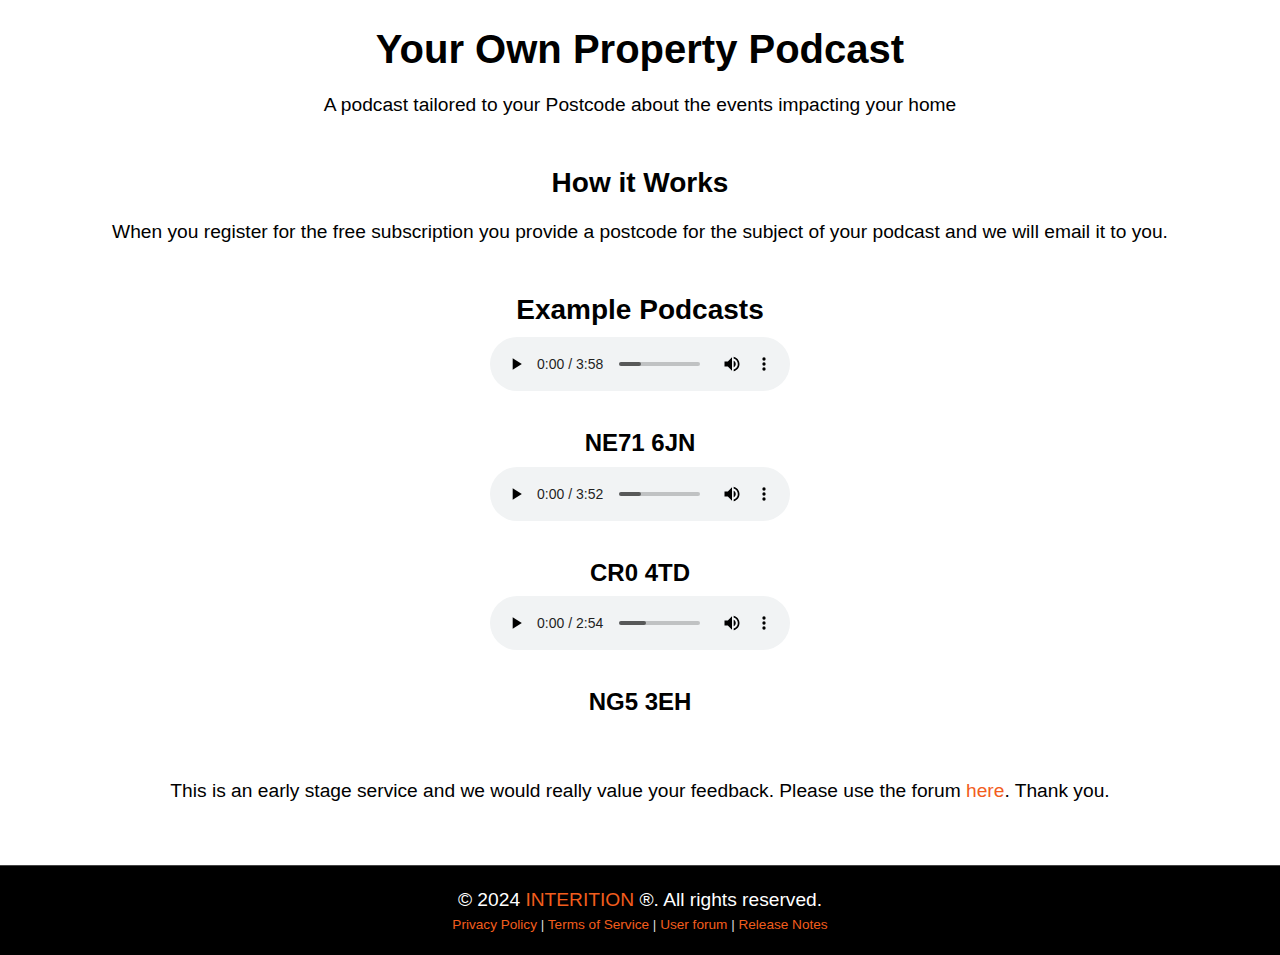
==== index.html @ 3c663838 "LOC-127: Added release notes and features page" ====
<!DOCTYPE html>
<html lang="en">

<head>
    <meta charset="UTF-8">
    <meta name="viewport" content="width=device-width, initial-scale=1.0">
    <title>Your Own Property Podcast</title>
    <link href="./style.css" rel="stylesheet" type="text/css">
    <!-- Stripe script should be loaded here or at the end of body -->
    <script async src="https://js.stripe.com/v3/pricing-table.js"></script>
</head>

<body>
    <div>
        <h1>Your Own Property Podcast</h1>
        <p>A podcast tailored to your Postcode about the events impacting your home</p>
    </div>
    <div>
        <h3>How it Works</h3>
        <p>When you register for the free subscription you provide a postcode
            for the subject of your podcast and we will email it to you.</p>
    </div>

    <!-- Example Audio-->
    <div>
        <h3>Example Podcasts</h3>

        <!-- First Audio Item -->
        <div>
            <audio id="audio1" src="audio/NE716JN.mp3" controls></audio>
            <div>
                <h4>NE71 6JN</h4>
            </div>
        </div>

        <!-- Second Audio Item -->
        <div>
            <audio id="audio2" src="audio/CR04TD.mp3" controls></audio>
            <div>
                <h4>CR0 4TD</h4>
            </div>
        </div>

        <!-- Third Audio Item -->
        <div>
            <audio id="audio3" src="audio/NG53EH.mp3" controls></audio>
            <div>
                <h4>NG5 3EH</h4>
            </div>
        </div>
    </div>

    <!-- Stripe Pricing Table Section -->
    <div class="pricing-container">
        <stripe-pricing-table pricing-table-id="prctbl_1Q8h1lRrKVf6n1SAGrs5T0td"
            publishable-key="pk_live_51Q5RHGRrKVf6n1SAwMh7PJ9YQzYhzE0FtYFV3mQ1Zjnd3gmUkf9wwMQ0qD88OKXcVC8zhFxIrxbkJivcJV5lqlOV00duzGYPwa">
        </stripe-pricing-table>
    </div>
    <div>
        <p>This is an early stage service and we would
            really value your feedback. Please use the forum <a href="https://groups.google.com/g/thatsproperty-podcast"
                class="footer-link">here</a>. Thank you. </p>
    </div>

    <footer class="site-footer">
        <p>&copy; 2024 <a href="https://interition.ai/" class="footer-link">INTERITION</a> &reg;. All rights reserved.
        </p>
        <p class="footer-secondary-links">
            <a href="/privacy.html" class="footer-link">Privacy Policy</a> |
            <a href="/terms.html" class="footer-link">Terms of Service</a> |
            <a href="https://groups.google.com/g/thatsproperty-podcast" class="footer-link">User forum</a> |
            <a href="/release_notes.html" class="footer-link">Release Notes</a> 
            
        </p>
    </footer>


</body>

</html>
---- style.css ----
/* Updated Splash Screen Style with white background and black text */
body {
    margin: 0;
    padding: 0;
    display: flex;
    justify-content: center;
    align-items: center;
    flex-direction: column;
    min-height: 100vh;
    background-color: #ffffff;
    /* White background */
    color: #000000;
    /* Black text */
    font-family: 'Segoe UI', Tahoma, Geneva, Verdana, sans-serif;
    font-size: 1.5rem;
    text-align: center;
}

h1 {
    font-weight: 700;
    font-size: 2.5rem;
    margin-bottom: 1rem;
}

h2 {
    font-weight: 700;
    font-size: 2rem;
    margin-bottom: 0.8rem;
}

h3 {
    font-weight: 700;
    font-size: 1.75rem;
    margin-bottom: 0.7rem;
}

h4 {
    font-weight: 700;
    font-size: 1.5rem;
    margin-bottom: 0.6rem;
}

p {
    font-size: 1.2rem;
    line-height: 1.5;
}

a {
    color: #1DA1F2;
    /* Blue link color */
    text-decoration: none;
}

a:hover {
    text-decoration: underline;
}

.pricing-container {
    width: 100%;
    display: block;
    margin-top: 2rem;
}

/* Footer Styles */
.site-footer {
    background-color: #000000;
    /* Black background */
    color: #ffffff;
    /* White text */
    padding: 20px;
    text-align: center;
    margin-top: 40px;
    width: 100vw;
    /* Full viewport width */
    position: relative;
    left: 0;
    right: 0;
    bottom: 0;
    border-top: 1px solid #444;
    /* Dark gray border */
    font-size: 1rem;
}

.site-footer p {
    margin: 0;
}

.footer-secondary-links {
    font-size: 0.85rem;
    color: #dddddd;
    /* Light gray for secondary text */
    margin-top: 10px;
}

.footer-link {
    color: #f25d1d;
    /* Blue link color */
    text-decoration: none;
}

.footer-link:hover {
    text-decoration: underline;
}
.release-notes-paragraph {
    font-size: 0.85rem;
    text-align: left;
    }
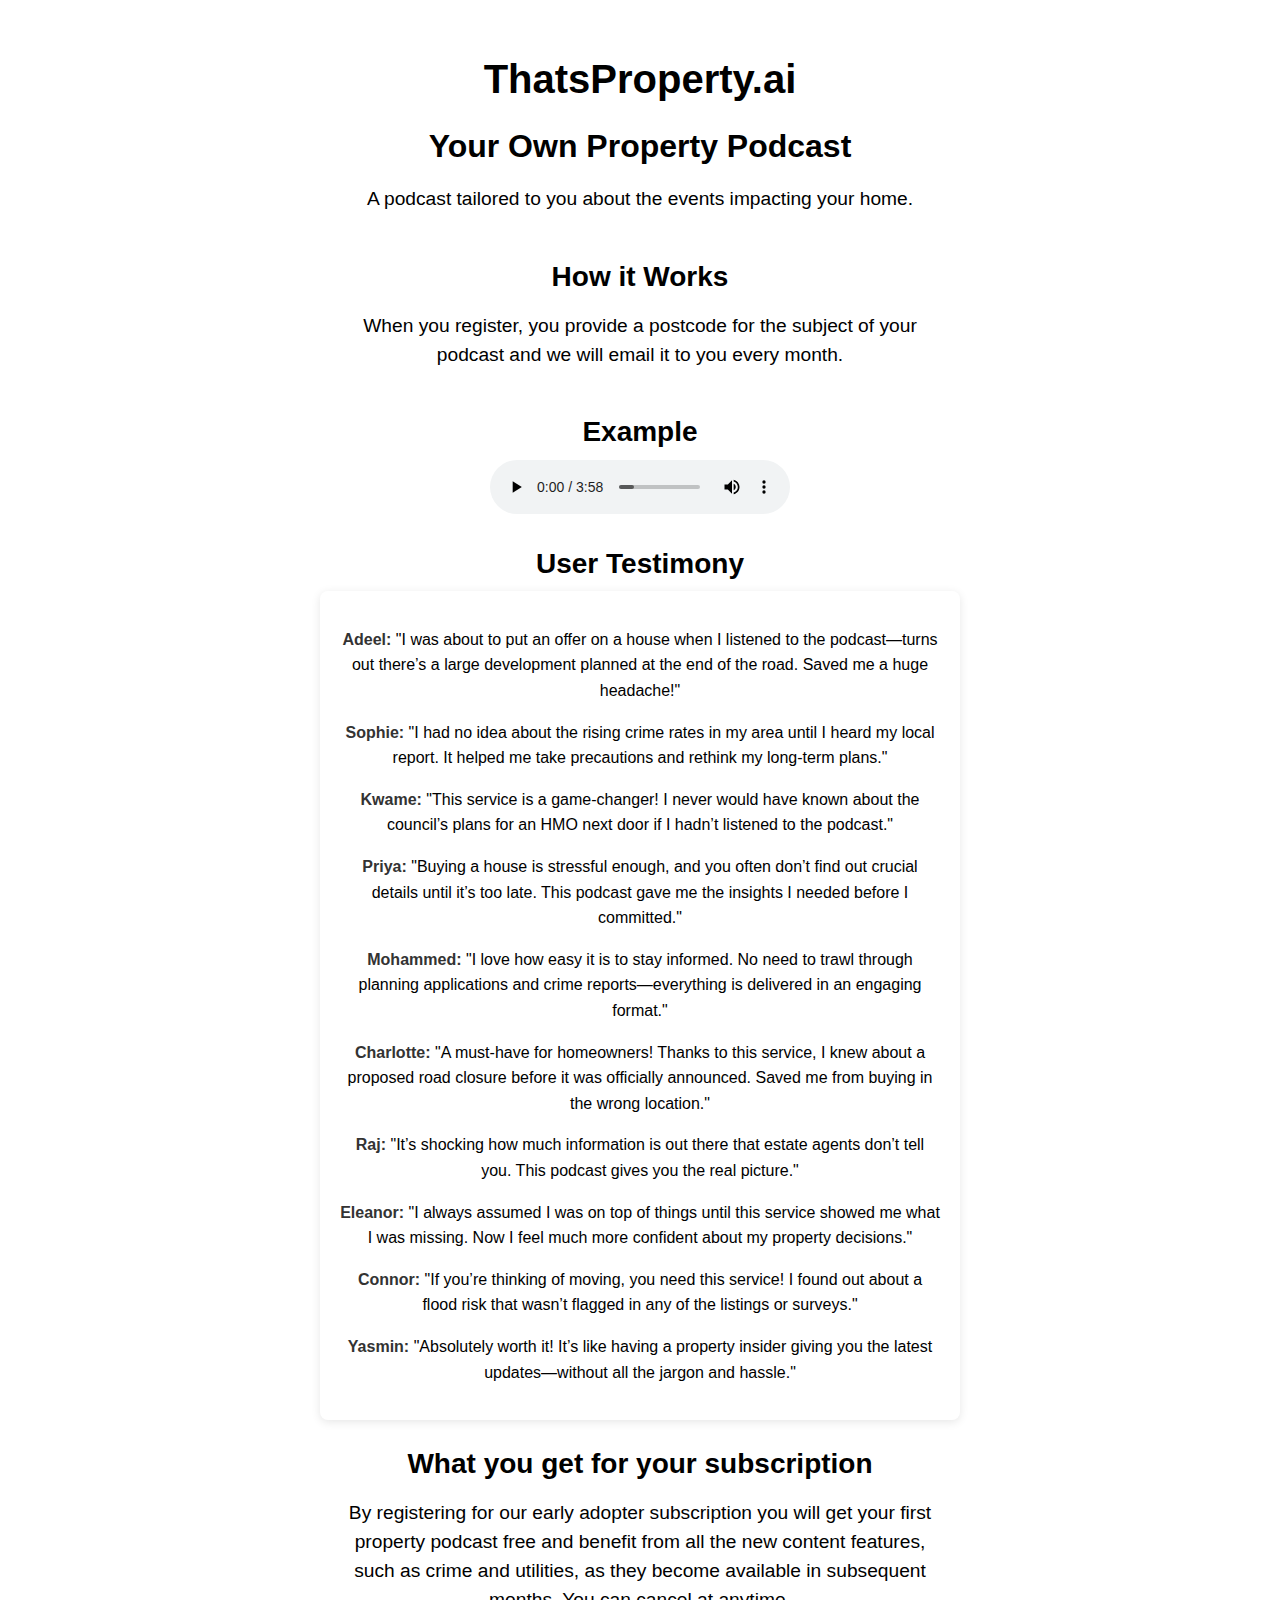
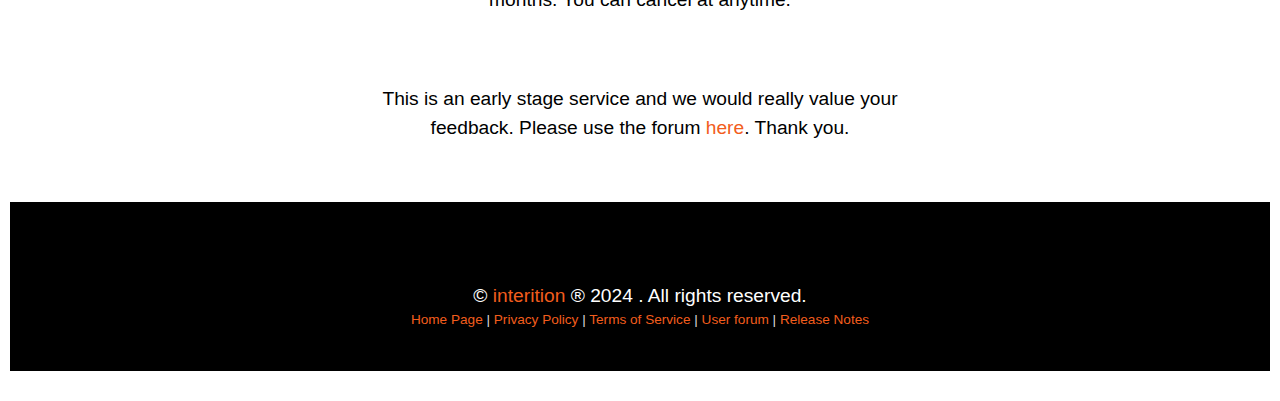
==== commit d9eb0477: "LOC-123: user testomony and style sheet improvements" ====
--- a/index.html
+++ b/index.html
@@ -12,42 +12,43 @@
 
 <body>
     <div>
-        <h1>Your Own Property Podcast</h1>
-        <p>A podcast tailored to your Postcode about the events impacting your home</p>
+        <h1>ThatsProperty.ai</h1>
+        <h2>Your Own Property Podcast</h2>
+        <p>A podcast tailored to you about the events impacting your home.</p>
     </div>
     <div>
         <h3>How it Works</h3>
-        <p>When you register for the free subscription you provide a postcode
-            for the subject of your podcast and we will email it to you.</p>
+        <p>When you register, you provide a postcode
+            for the subject of your podcast and we will email it to you every month.</p>
     </div>
-
     <!-- Example Audio-->
     <div>
-        <h3>Example Podcasts</h3>
+        <h3>Example</h3>
 
         <!-- First Audio Item -->
         <div>
             <audio id="audio1" src="audio/NE716JN.mp3" controls></audio>
-            <div>
-                <h4>NE71 6JN</h4>
-            </div>
         </div>
+    </div>
+    <div>
+        <h3>User Testimony</h3>
+        <div  class="testimonials">
+            <p><strong>Adeel:</strong> "I was about to put an offer on a house when I listened to the podcast—turns out there’s a large development planned at the end of the road. Saved me a huge headache!"</p>
+            <p><strong>Sophie:</strong> "I had no idea about the rising crime rates in my area until I heard my local report. It helped me take precautions and rethink my long-term plans."</p>
+            <p><strong>Kwame:</strong> "This service is a game-changer! I never would have known about the council’s plans for an HMO next door if I hadn’t listened to the podcast."</p>
+            <p><strong>Priya:</strong> "Buying a house is stressful enough, and you often don’t find out crucial details until it’s too late. This podcast gave me the insights I needed before I committed."</p>
+            <p><strong>Mohammed:</strong> "I love how easy it is to stay informed. No need to trawl through planning applications and crime reports—everything is delivered in an engaging format."</p>
+            <p><strong>Charlotte:</strong> "A must-have for homeowners! Thanks to this service, I knew about a proposed road closure before it was officially announced. Saved me from buying in the wrong location."</p>
+            <p><strong>Raj:</strong> "It’s shocking how much information is out there that estate agents don’t tell you. This podcast gives you the real picture."</p>
+            <p><strong>Eleanor:</strong> "I always assumed I was on top of things until this service showed me what I was missing. Now I feel much more confident about my property decisions."</p>
+            <p><strong>Connor:</strong> "If you’re thinking of moving, you need this service! I found out about a flood risk that wasn’t flagged in any of the listings or surveys."</p>
+            <p><strong>Yasmin:</strong> "Absolutely worth it! It’s like having a property insider giving you the latest updates—without all the jargon and hassle."</p>
+        </div>
+    </div>
 
-        <!-- Second Audio Item -->
-        <div>
-            <audio id="audio2" src="audio/CR04TD.mp3" controls></audio>
-            <div>
-                <h4>CR0 4TD</h4>
-            </div>
-        </div>
-
-        <!-- Third Audio Item -->
-        <div>
-            <audio id="audio3" src="audio/NG53EH.mp3" controls></audio>
-            <div>
-                <h4>NG5 3EH</h4>
-            </div>
-        </div>
+    <div>
+        <h3>What you get for your subscription</h3>
+        <p>By registering for our early adopter subscription you will get your first property podcast free and benefit from all the new content features, such as crime and utilities, as they become available in subsequent months. You can cancel at anytime.</p>
     </div>
 
     <!-- Stripe Pricing Table Section -->
@@ -62,18 +63,12 @@
                 class="footer-link">here</a>. Thank you. </p>
     </div>
 
-    <footer class="site-footer">
-        <p>&copy; 2024 <a href="https://interition.ai/" class="footer-link">INTERITION</a> &reg;. All rights reserved.
-        </p>
-        <p class="footer-secondary-links">
-            <a href="/privacy.html" class="footer-link">Privacy Policy</a> |
-            <a href="/terms.html" class="footer-link">Terms of Service</a> |
-            <a href="https://groups.google.com/g/thatsproperty-podcast" class="footer-link">User forum</a> |
-            <a href="/release_notes.html" class="footer-link">Release Notes</a> 
-            
-        </p>
-    </footer>
-
+    <div id="footer"  class="site-footer"></div>
+    <script>
+        fetch('footer.html')
+            .then(response => response.text())
+            .then(data => document.getElementById('footer').innerHTML = data);
+    </script>
 
 </body>
 
--- a/style.css
+++ b/style.css
@@ -1,7 +1,7 @@
 /* Updated Splash Screen Style with white background and black text */
 body {
     margin: 0;
-    padding: 0;
+    padding: 30px;
     display: flex;
     justify-content: center;
     align-items: center;
@@ -41,6 +41,7 @@
 }
 
 p {
+    max-width: 600px;
     font-size: 1.2rem;
     line-height: 1.5;
 }
@@ -64,21 +65,15 @@
 /* Footer Styles */
 .site-footer {
     background-color: #000000;
-    /* Black background */
     color: #ffffff;
-    /* White text */
     padding: 20px;
-    text-align: center;
+    width: 100%;
     margin-top: 40px;
-    width: 100vw;
-    /* Full viewport width */
-    position: relative;
-    left: 0;
-    right: 0;
-    bottom: 0;
-    border-top: 1px solid #444;
-    /* Dark gray border */
     font-size: 1rem;
+    display: flex;
+    justify-content: center; /* Ensures content is centered */
+    align-items: center;
+    flex-direction: column;
 }
 
 .site-footer p {
@@ -101,7 +96,59 @@
 .footer-link:hover {
     text-decoration: underline;
 }
-.release-notes-paragraph {
-    font-size: 0.85rem;
-    text-align: left;
-    }+
+table {
+    width: 100%; /* Full width of the container */
+    border-collapse: collapse; /* Removes space between borders */
+    margin: 20px 0; /* Adds margin around the table */
+}
+
+th, td {
+    padding: 12px; /* Adds padding to table cells */
+    text-align: center; /* Centers text in both headings and data cells */
+    border: 1px solid #b0adad; /* Adds black borders around cells */
+}
+
+th {
+    background-color: #000000; /* Black background for the header */
+    color: #ffffff; /* White text color for the headings */
+    text-transform: uppercase; /* Capitalizes the header text */
+}
+
+td {
+    background-color: #ffffff; /* White background for data cells */
+    color: #000000; /* Black text color for data cells */
+}
+
+table tr:nth-child(even) td {
+    background-color: #f2f2f2; /* Light grey background for even rows */
+}
+  
+
+div.testimonials {
+    max-width: 600px;
+    /* Limits the width to prevent excessive stretching */
+    margin: 0 auto;
+    /* Centers the container */
+    padding: 20px;
+    /* Light background for readability */
+    border-radius: 8px;
+    /* Slightly rounded corners */
+    box-shadow: 0 2px 10px rgba(0, 0, 0, 0.1);
+    /* Subtle shadow for depth */
+}
+
+div.testimonials p {
+    font-size: 16px;
+    /* Readable font size */
+    line-height: 1.6;
+    /* Improves readability */
+    margin-bottom: 15px;
+    /* Space between testimonials */
+}
+
+div.testimonials strong {
+    color: #333;
+    /* Darker text for names */
+    font-weight: bold;
+}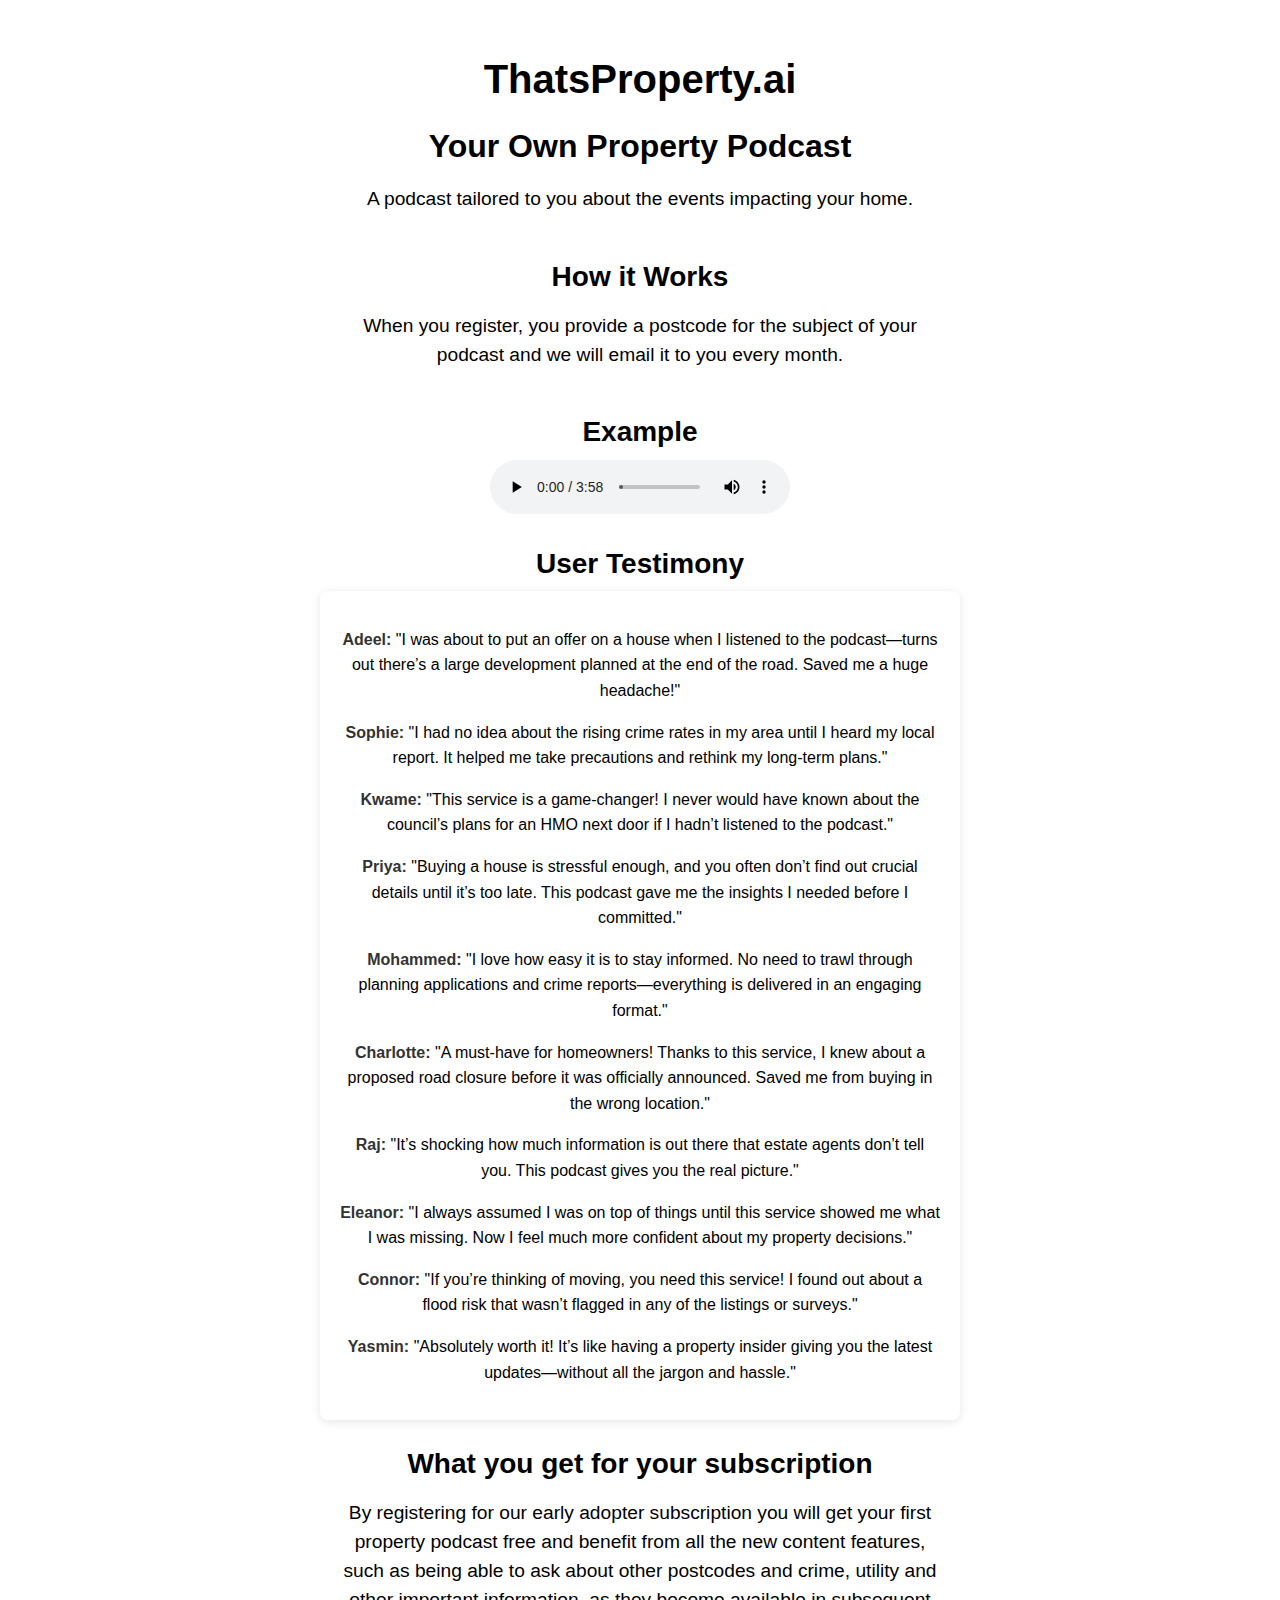
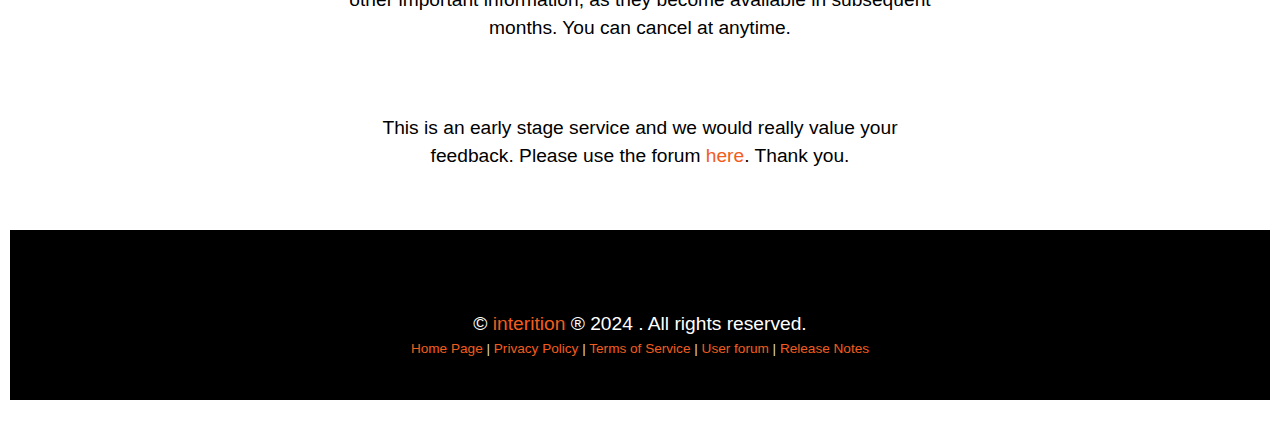
==== commit 43217b5b: "LOC-124: mentioned ability to get other postcodes covered in the future" ====
--- a/index.html
+++ b/index.html
@@ -48,7 +48,7 @@
 
     <div>
         <h3>What you get for your subscription</h3>
-        <p>By registering for our early adopter subscription you will get your first property podcast free and benefit from all the new content features, such as crime and utilities, as they become available in subsequent months. You can cancel at anytime.</p>
+        <p>By registering for our early adopter subscription you will get your first property podcast free and benefit from all the new content features, such as being able to ask about other postcodes and crime, utility and other important information, as they become available in subsequent months. You can cancel at anytime.</p>
     </div>
 
     <!-- Stripe Pricing Table Section -->
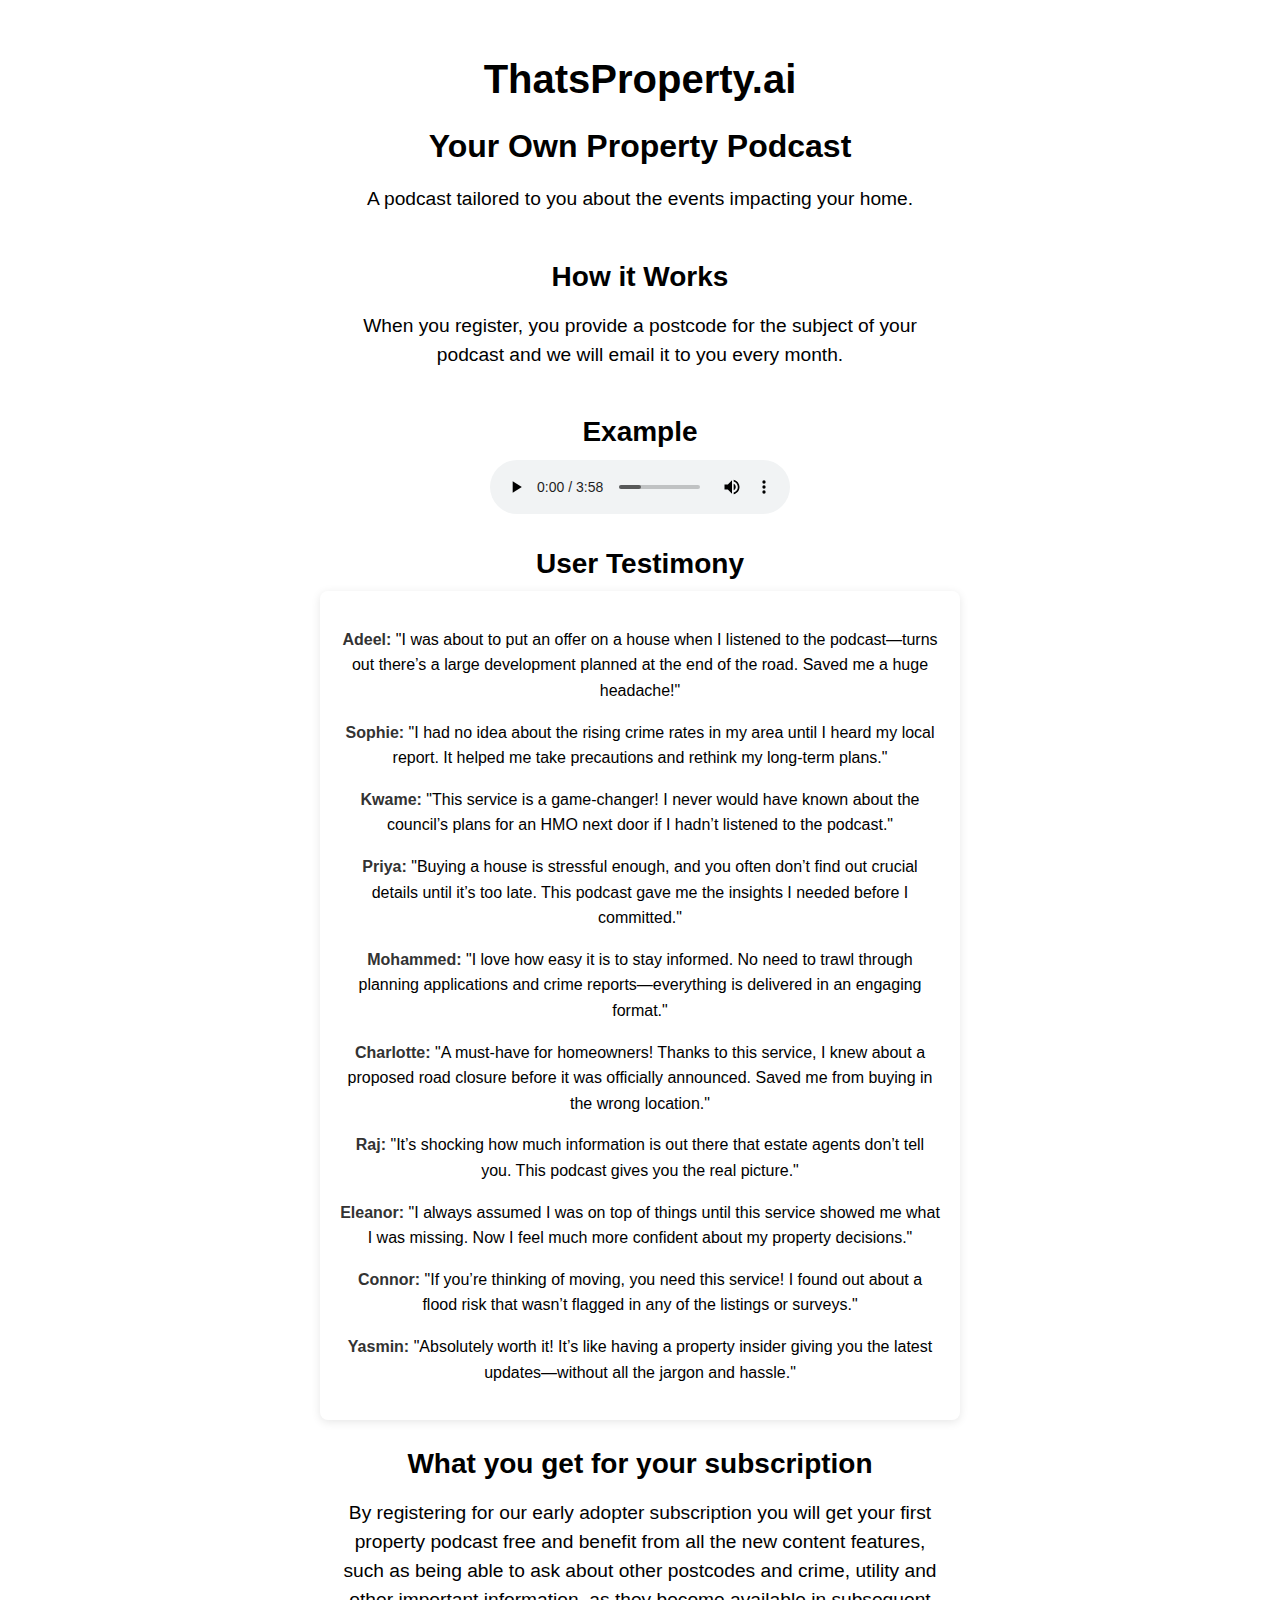
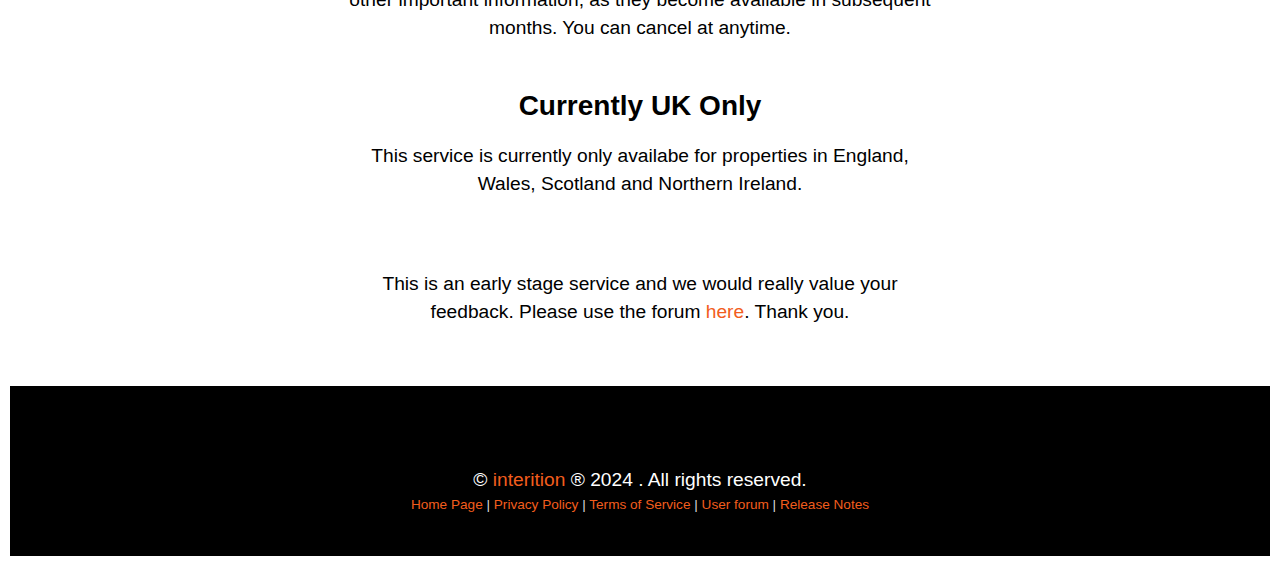
==== commit ea694a76: "LOC-167: UK Only warning" ====
--- a/index.html
+++ b/index.html
@@ -50,7 +50,10 @@
         <h3>What you get for your subscription</h3>
         <p>By registering for our early adopter subscription you will get your first property podcast free and benefit from all the new content features, such as being able to ask about other postcodes and crime, utility and other important information, as they become available in subsequent months. You can cancel at anytime.</p>
     </div>
-
+    <div>
+        <h3>Currently UK Only</h3>
+        <p>This service is currently only availabe for properties in England, Wales, Scotland and Northern Ireland.</p>
+    </div>
     <!-- Stripe Pricing Table Section -->
     <div class="pricing-container">
         <stripe-pricing-table pricing-table-id="prctbl_1Q8h1lRrKVf6n1SAGrs5T0td"
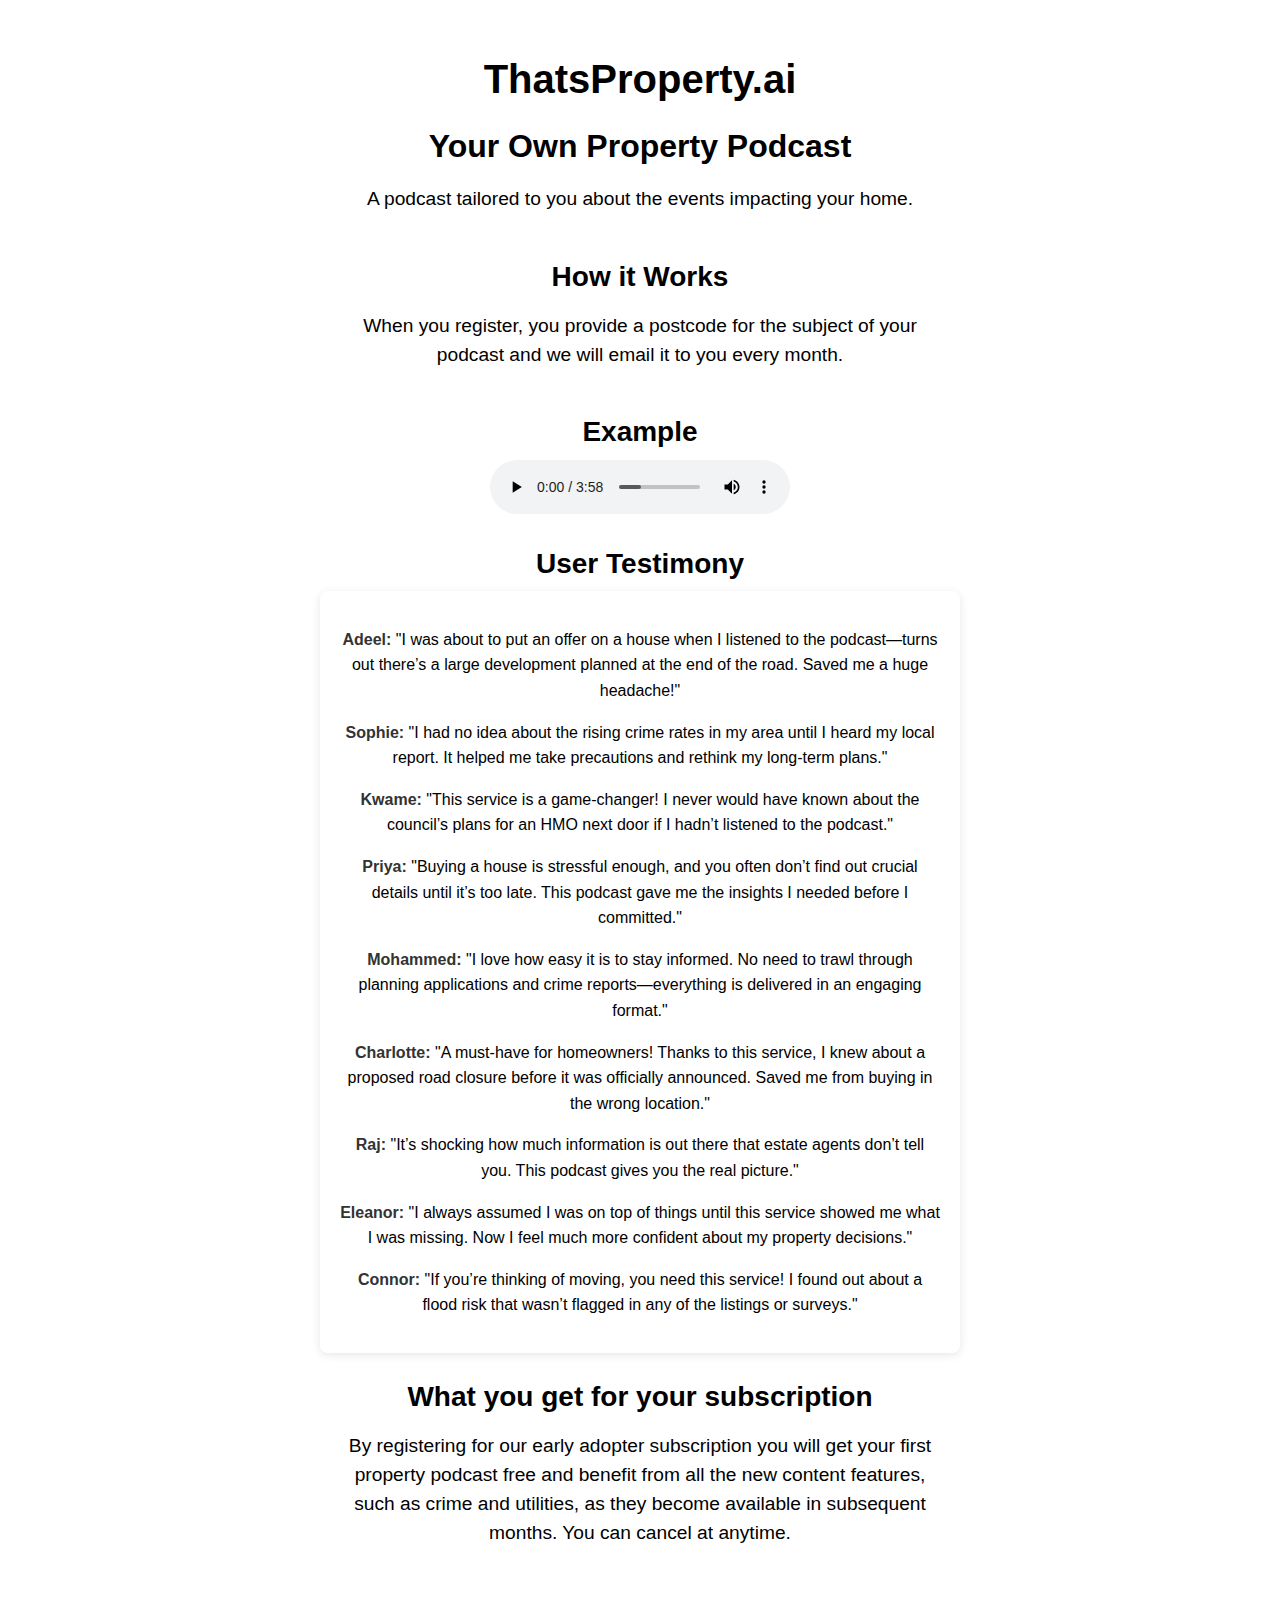
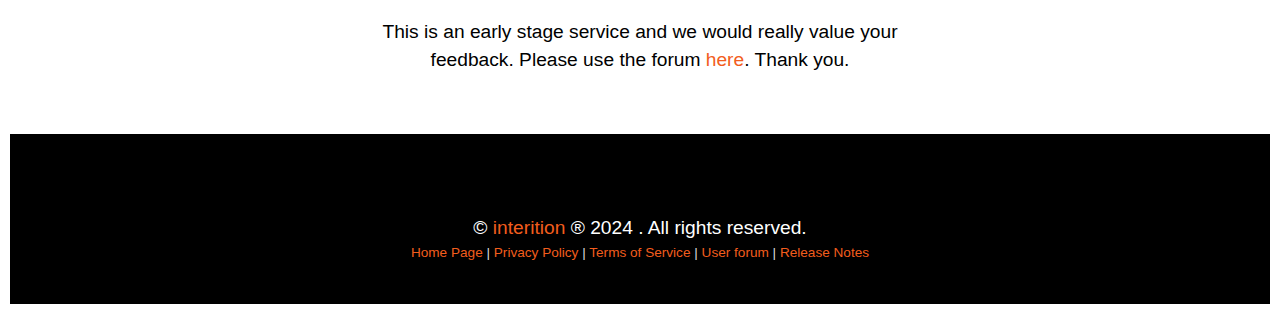
==== commit 5163cfba: "Removed Yasmin testimony because its not quite what the service is and we have enough" ====
--- a/index.html
+++ b/index.html
@@ -42,18 +42,14 @@
             <p><strong>Raj:</strong> "It’s shocking how much information is out there that estate agents don’t tell you. This podcast gives you the real picture."</p>
             <p><strong>Eleanor:</strong> "I always assumed I was on top of things until this service showed me what I was missing. Now I feel much more confident about my property decisions."</p>
             <p><strong>Connor:</strong> "If you’re thinking of moving, you need this service! I found out about a flood risk that wasn’t flagged in any of the listings or surveys."</p>
-            <p><strong>Yasmin:</strong> "Absolutely worth it! It’s like having a property insider giving you the latest updates—without all the jargon and hassle."</p>
         </div>
     </div>
 
     <div>
         <h3>What you get for your subscription</h3>
-        <p>By registering for our early adopter subscription you will get your first property podcast free and benefit from all the new content features, such as being able to ask about other postcodes and crime, utility and other important information, as they become available in subsequent months. You can cancel at anytime.</p>
+        <p>By registering for our early adopter subscription you will get your first property podcast free and benefit from all the new content features, such as crime and utilities, as they become available in subsequent months. You can cancel at anytime.</p>
     </div>
-    <div>
-        <h3>Currently UK Only</h3>
-        <p>This service is currently only availabe for properties in England, Wales, Scotland and Northern Ireland.</p>
-    </div>
+
     <!-- Stripe Pricing Table Section -->
     <div class="pricing-container">
         <stripe-pricing-table pricing-table-id="prctbl_1Q8h1lRrKVf6n1SAGrs5T0td"
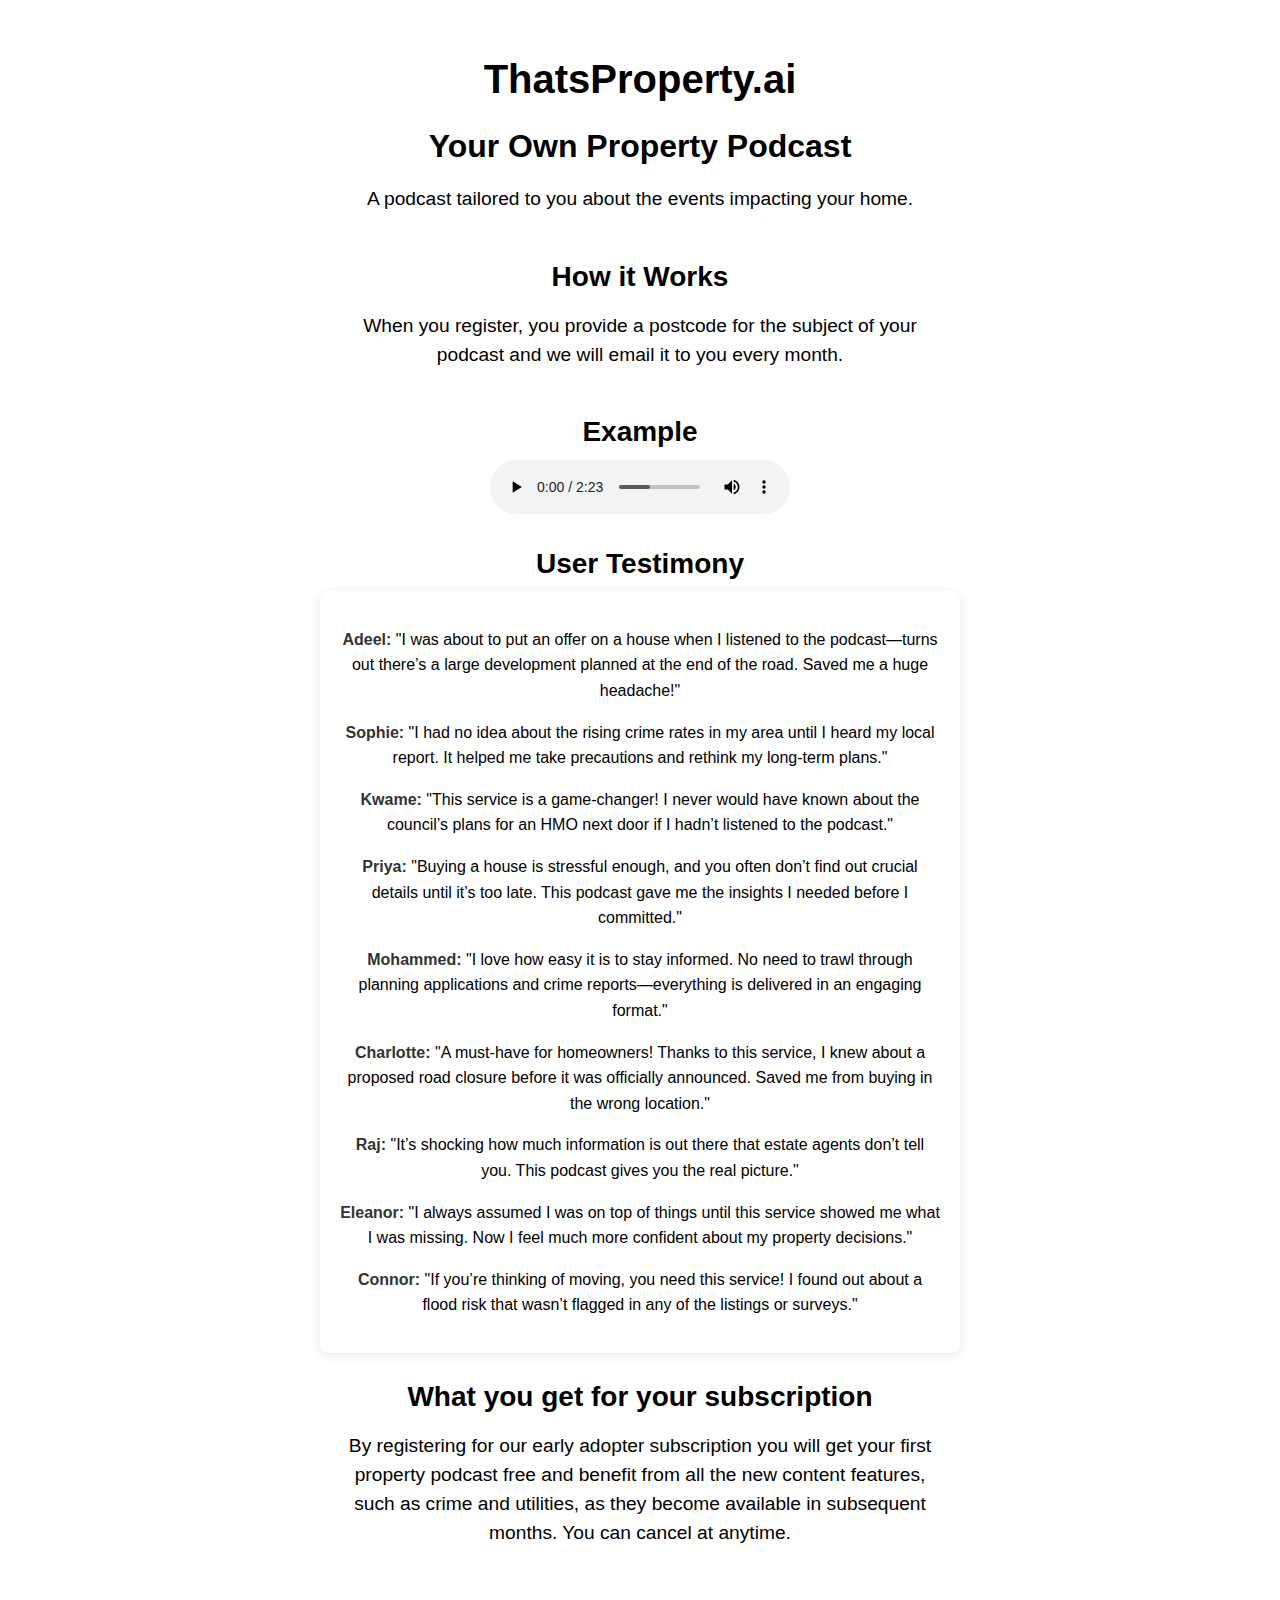
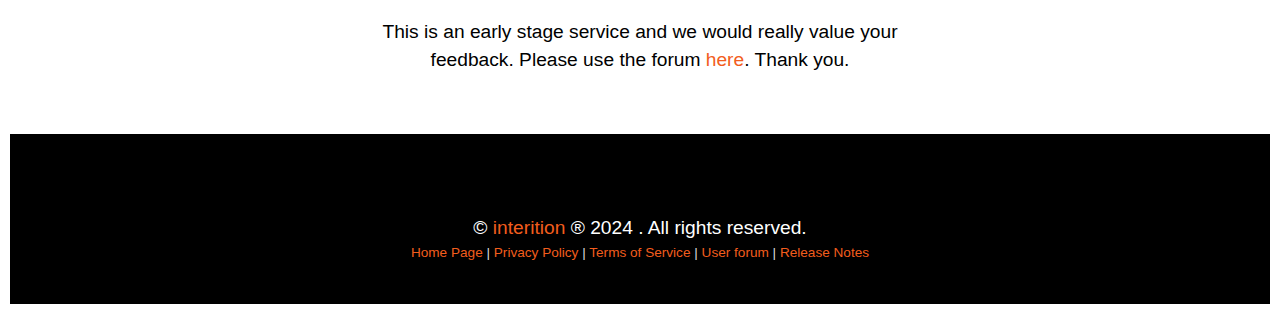
==== commit 874d1e77: "LOC-192: example podcast updated" ====
--- a/index.html
+++ b/index.html
@@ -27,7 +27,7 @@
 
         <!-- First Audio Item -->
         <div>
-            <audio id="audio1" src="audio/NE716JN.mp3" controls></audio>
+            <audio id="audio1" src="audio/example01.mp3" controls></audio>
         </div>
     </div>
     <div>
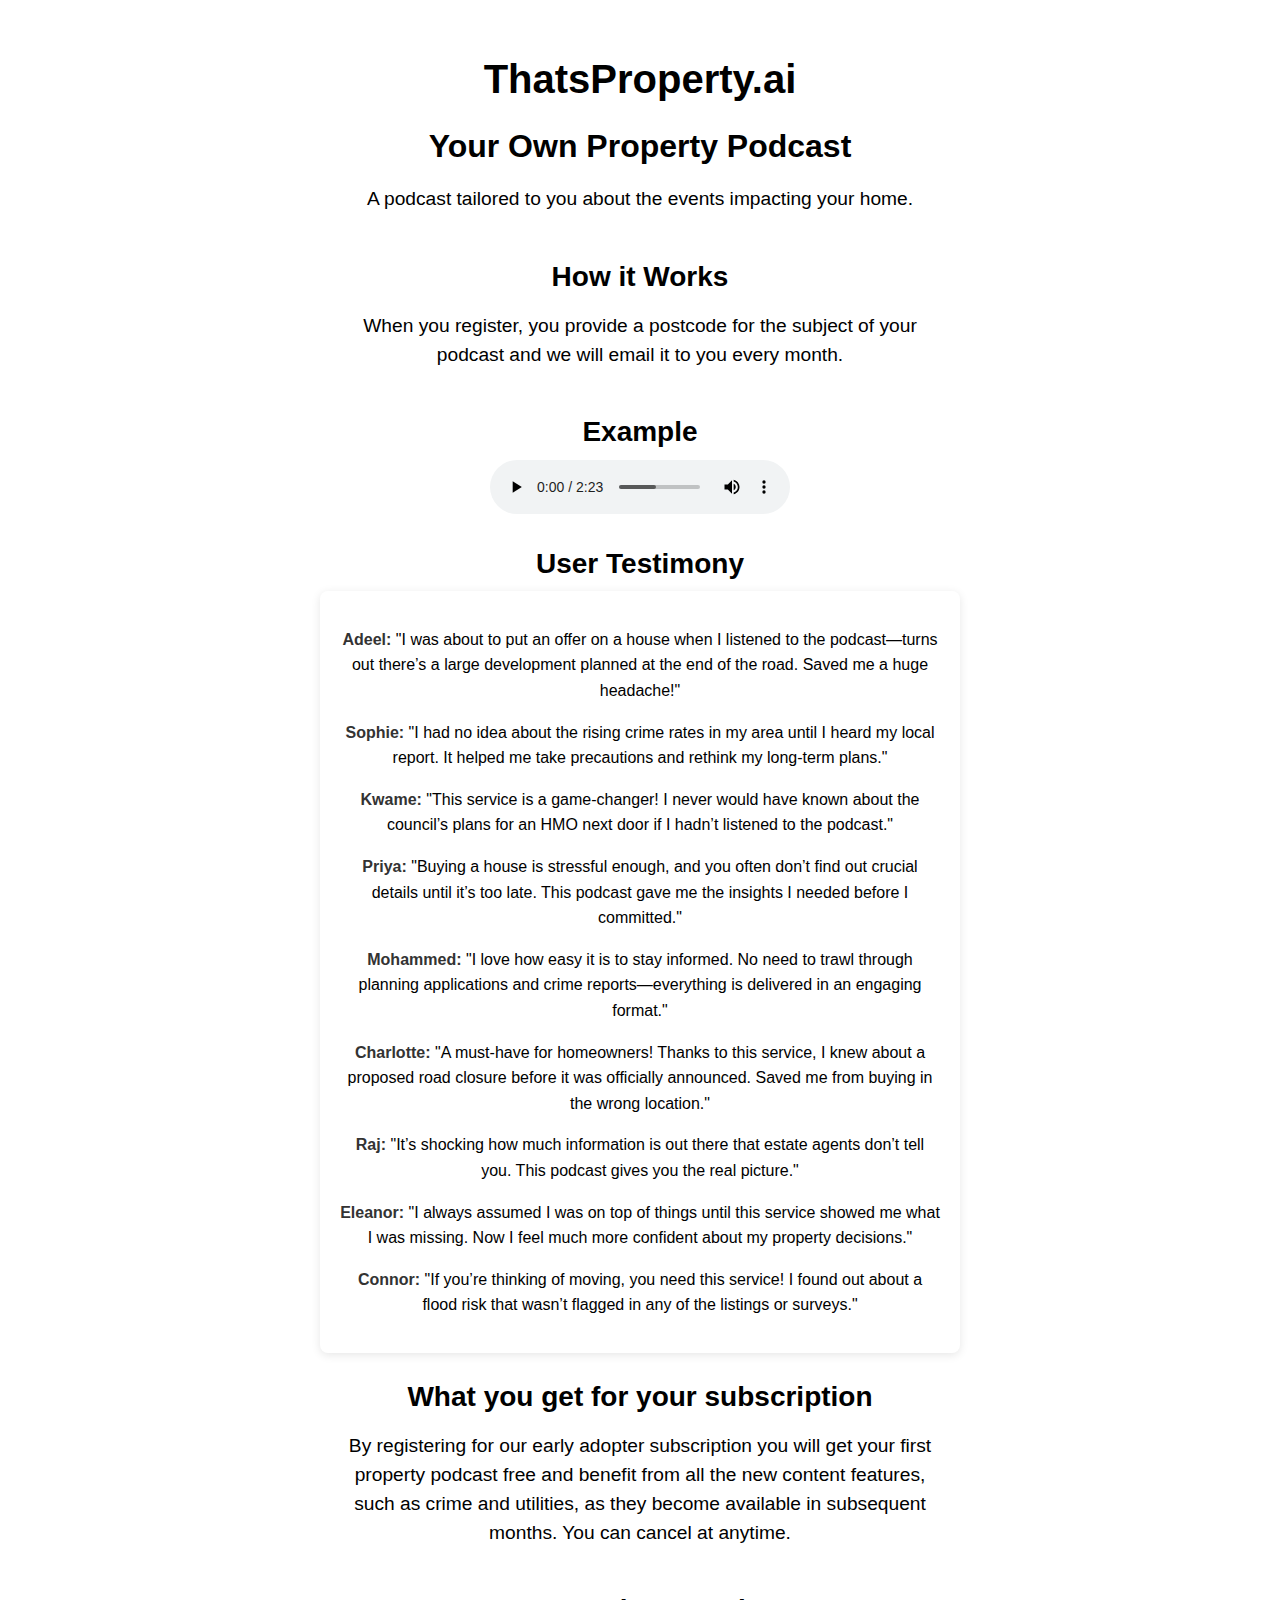
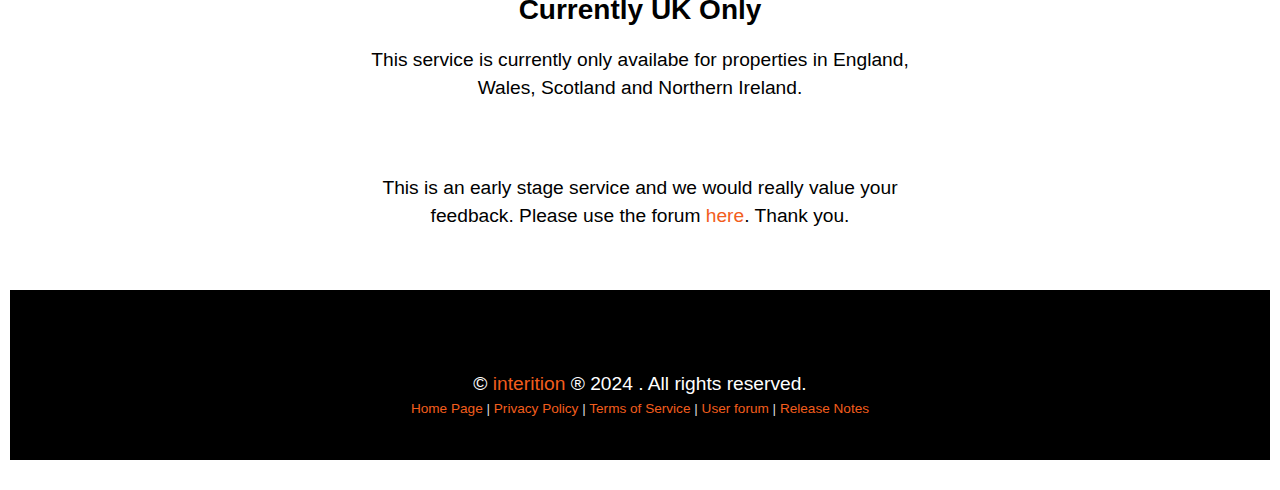
==== commit b4b98a80: "LOC167: Reapplied lost changes." ====
--- a/index.html
+++ b/index.html
@@ -50,6 +50,11 @@
         <p>By registering for our early adopter subscription you will get your first property podcast free and benefit from all the new content features, such as crime and utilities, as they become available in subsequent months. You can cancel at anytime.</p>
     </div>
 
+    <div>
+        <h3>Currently UK Only</h3>
+        <p>This service is currently only availabe for properties in England, Wales, Scotland and Northern Ireland.</p>
+    </div>
+
     <!-- Stripe Pricing Table Section -->
     <div class="pricing-container">
         <stripe-pricing-table pricing-table-id="prctbl_1Q8h1lRrKVf6n1SAGrs5T0td"
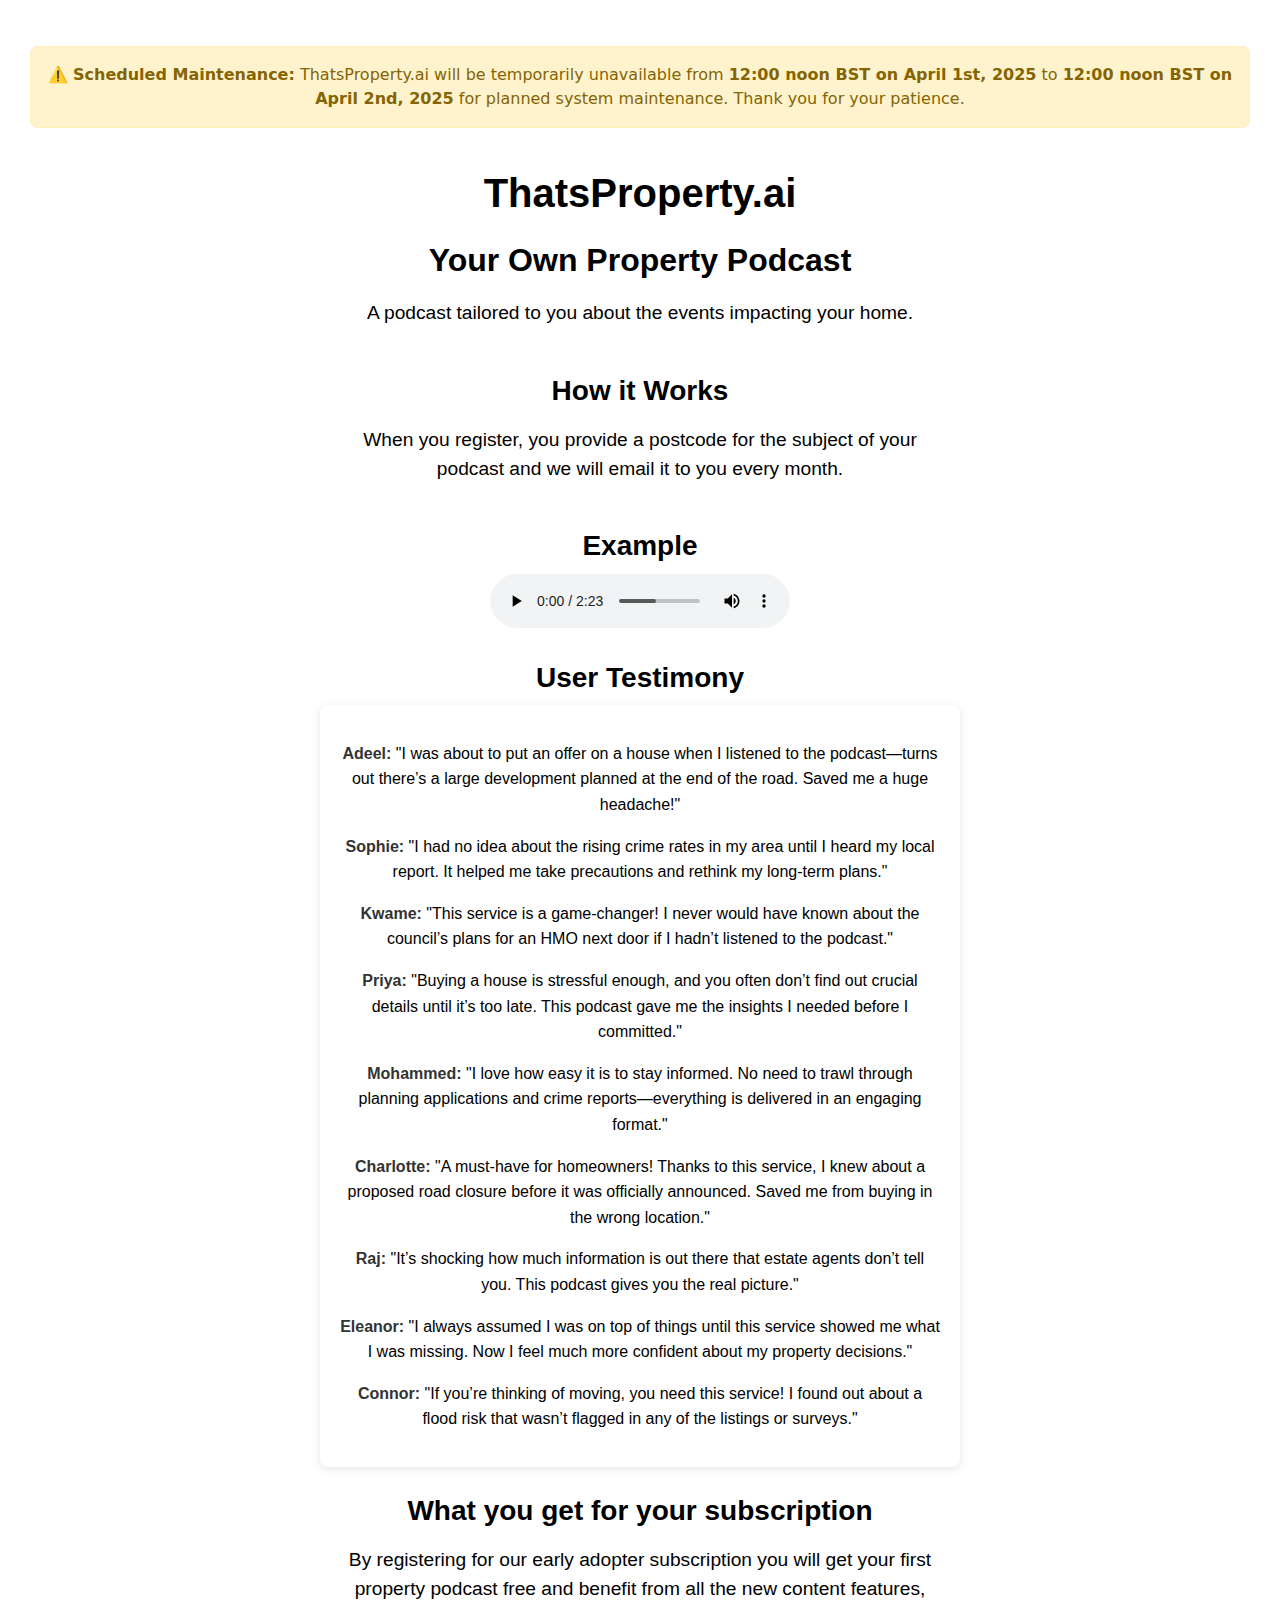
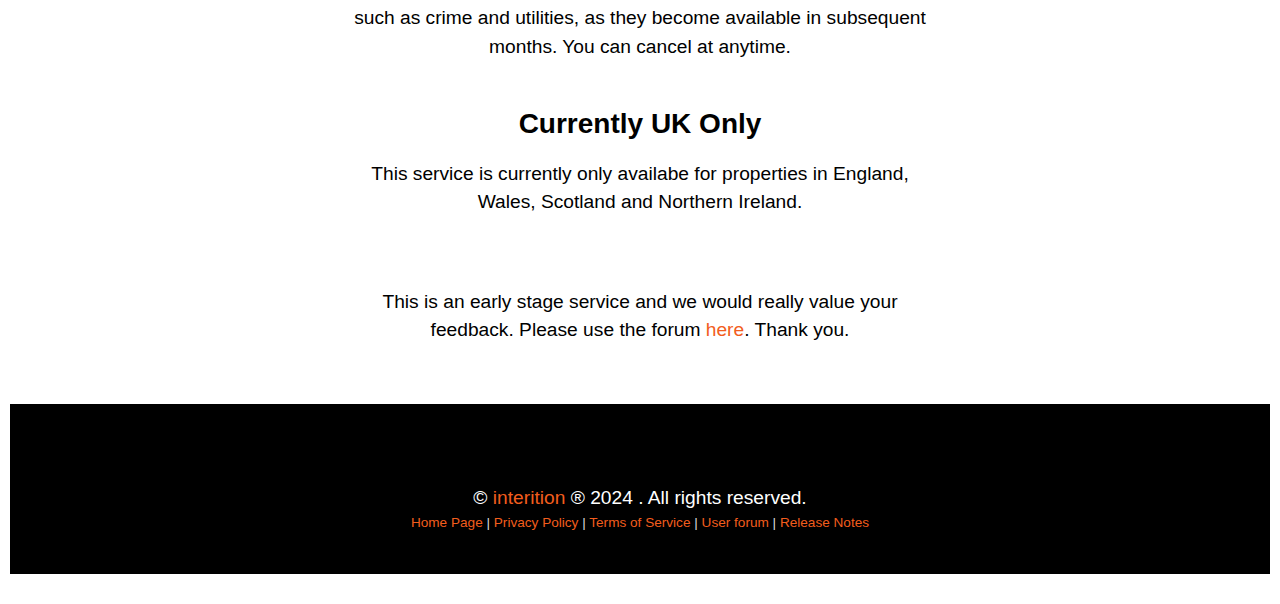
==== commit e117e5dd: "LOC-218: Notice support" ====
--- a/index.html
+++ b/index.html
@@ -11,6 +11,26 @@
 </head>
 
 <body>
+    <div id="notice-container"></div>
+
+    <script>
+    fetch('notice.html')
+        .then(response => {
+        if (response.ok) {
+            return response.text();
+        } else {
+            return null; // Silently skip if file not found
+        }
+        })
+        .then(html => {
+        if (html) {
+            document.getElementById('notice-container').innerHTML = html;
+        }
+        })
+        .catch(() => {
+        // Suppress all errors silently
+        });
+    </script>
     <div>
         <h1>ThatsProperty.ai</h1>
         <h2>Your Own Property Podcast</h2>
@@ -32,22 +52,33 @@
     </div>
     <div>
         <h3>User Testimony</h3>
-        <div  class="testimonials">
-            <p><strong>Adeel:</strong> "I was about to put an offer on a house when I listened to the podcast—turns out there’s a large development planned at the end of the road. Saved me a huge headache!"</p>
-            <p><strong>Sophie:</strong> "I had no idea about the rising crime rates in my area until I heard my local report. It helped me take precautions and rethink my long-term plans."</p>
-            <p><strong>Kwame:</strong> "This service is a game-changer! I never would have known about the council’s plans for an HMO next door if I hadn’t listened to the podcast."</p>
-            <p><strong>Priya:</strong> "Buying a house is stressful enough, and you often don’t find out crucial details until it’s too late. This podcast gave me the insights I needed before I committed."</p>
-            <p><strong>Mohammed:</strong> "I love how easy it is to stay informed. No need to trawl through planning applications and crime reports—everything is delivered in an engaging format."</p>
-            <p><strong>Charlotte:</strong> "A must-have for homeowners! Thanks to this service, I knew about a proposed road closure before it was officially announced. Saved me from buying in the wrong location."</p>
-            <p><strong>Raj:</strong> "It’s shocking how much information is out there that estate agents don’t tell you. This podcast gives you the real picture."</p>
-            <p><strong>Eleanor:</strong> "I always assumed I was on top of things until this service showed me what I was missing. Now I feel much more confident about my property decisions."</p>
-            <p><strong>Connor:</strong> "If you’re thinking of moving, you need this service! I found out about a flood risk that wasn’t flagged in any of the listings or surveys."</p>
+        <div class="testimonials">
+            <p><strong>Adeel:</strong> "I was about to put an offer on a house when I listened to the podcast—turns out
+                there’s a large development planned at the end of the road. Saved me a huge headache!"</p>
+            <p><strong>Sophie:</strong> "I had no idea about the rising crime rates in my area until I heard my local
+                report. It helped me take precautions and rethink my long-term plans."</p>
+            <p><strong>Kwame:</strong> "This service is a game-changer! I never would have known about the council’s
+                plans for an HMO next door if I hadn’t listened to the podcast."</p>
+            <p><strong>Priya:</strong> "Buying a house is stressful enough, and you often don’t find out crucial details
+                until it’s too late. This podcast gave me the insights I needed before I committed."</p>
+            <p><strong>Mohammed:</strong> "I love how easy it is to stay informed. No need to trawl through planning
+                applications and crime reports—everything is delivered in an engaging format."</p>
+            <p><strong>Charlotte:</strong> "A must-have for homeowners! Thanks to this service, I knew about a proposed
+                road closure before it was officially announced. Saved me from buying in the wrong location."</p>
+            <p><strong>Raj:</strong> "It’s shocking how much information is out there that estate agents don’t tell you.
+                This podcast gives you the real picture."</p>
+            <p><strong>Eleanor:</strong> "I always assumed I was on top of things until this service showed me what I
+                was missing. Now I feel much more confident about my property decisions."</p>
+            <p><strong>Connor:</strong> "If you’re thinking of moving, you need this service! I found out about a flood
+                risk that wasn’t flagged in any of the listings or surveys."</p>
         </div>
     </div>
 
     <div>
         <h3>What you get for your subscription</h3>
-        <p>By registering for our early adopter subscription you will get your first property podcast free and benefit from all the new content features, such as crime and utilities, as they become available in subsequent months. You can cancel at anytime.</p>
+        <p>By registering for our early adopter subscription you will get your first property podcast free and benefit
+            from all the new content features, such as crime and utilities, as they become available in subsequent
+            months. You can cancel at anytime.</p>
     </div>
 
     <div>
@@ -67,7 +98,7 @@
                 class="footer-link">here</a>. Thank you. </p>
     </div>
 
-    <div id="footer"  class="site-footer"></div>
+    <div id="footer" class="site-footer"></div>
     <script>
         fetch('footer.html')
             .then(response => response.text())
